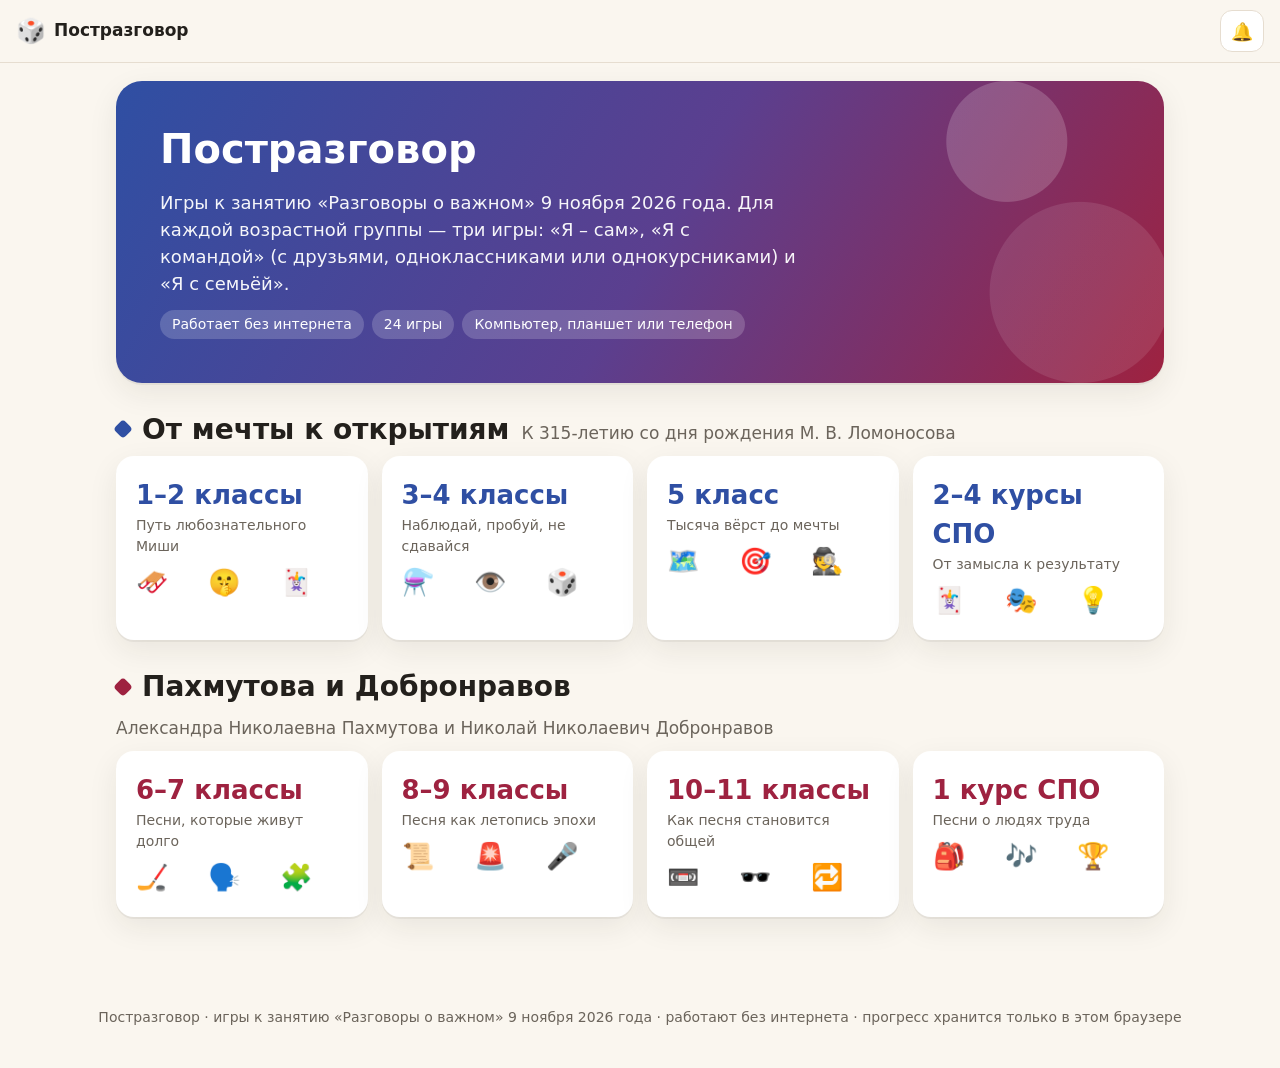
==== src/index.html @ 0fdc9633 "Постразговор: 24 игры к занятию «Разговоры о важном» 9 ноября 2026 Ломоносов (1–2, 3–4, 5 классы, 2–" ====
<!doctype html>
<html lang="ru">
<head>
<meta charset="utf-8">
<meta name="viewport" content="width=device-width, initial-scale=1">
<title>Постразговор</title>
<meta name="description" content="Постразговор: 24 игры к занятию «Разговоры о важном» 9 ноября 2026 года — Ломоносов, Пахмутова и Добронравов. Я – сам, Я с командой, Я с семьёй.">
<link rel="icon" href="data:image/svg+xml,<svg xmlns='http://www.w3.org/2000/svg' viewBox='0 0 100 100'><text y='.9em' font-size='90'>🎲</text></svg>">
<link rel="stylesheet" href="css/style.css">
<!-- Собрать один офлайн-файл: python build.py  →  ../index.html -->
</head>
<body>
<header class="top">
  <a class="brand" href="#/"><span class="em" style="font-size:24px">🎲</span><span>Постразговор</span></a>
  <span class="sp"></span>
  <button class="icon-btn" id="sound" title="Звуки вкл/выкл">🔔</button>
</header>
<main id="app"></main>
<footer>Постразговор · игры к занятию «Разговоры о важном» 9 ноября 2026 года · работают без интернета · прогресс хранится только в этом браузере</footer>

<script src="js/content.js"></script>
<script src="js/beats.js"></script>
<script src="js/core.js"></script>
<!-- 1–2 классы -->
<script src="js/games/maze.js"></script>
<script src="js/games/memory.js"></script>
<script src="js/games/mime.js"></script>
<!-- 3–4 классы -->
<script src="js/games/glass.js"></script>
<script src="js/games/board.js"></script>
<script src="js/games/eye.js"></script>
<!-- 5 класс -->
<script src="js/games/verst.js"></script>
<script src="js/games/hints.js"></script>
<script src="js/games/svoya.js"></script>
<!-- 2–4 курсы СПО -->
<script src="js/games/academic.js"></script>
<script src="js/games/inventor.js"></script>
<script src="js/games/bluff.js"></script>
<!-- 6–7 классы -->
<script src="js/games/rhythm.js"></script>
<script src="js/games/emoji.js"></script>
<script src="js/games/alias.js"></script>
<!-- 8–9 классы -->
<script src="js/games/timeline.js"></script>
<script src="js/games/singbattle.js"></script>
<script src="js/games/buzzer.js"></script>
<!-- 10–11 классы -->
<script src="js/games/tape.js"></script>
<script src="js/games/translator.js"></script>
<script src="js/games/spy.js"></script>
<!-- 1 курс СПО -->
<script src="js/games/expedition.js"></script>
<script src="js/games/bracket.js"></script>
<script src="js/games/hum.js"></script>

<script>App.start();</script>
</body>
</html>
---- src/css/style.css ----
/* ===== Цвета и шрифты (меняйте здесь) ===== */
:root {
  --paper: #faf6ef;
  --card: #ffffff;
  --ink: #23201c;
  --muted: #6b645b;
  --line: #e6ddd0;
  --ok: #2e8b57;
  --bad: #c0392b;

  /* Ломоносов: смальта — ультрамарин и рубин */
  --lom: #2f4fa3;
  --lom-2: #b8342a;
  --lom-soft: #e9eefb;
  /* Пахмутова и Добронравов: винил — бордо и графит */
  --pah: #9e2240;
  --pah-2: #2c2a33;
  --pah-soft: #f9e8ec;

  --accent: var(--lom);
  --accent-2: var(--lom-2);
  --soft: var(--lom-soft);

  --r: 18px;
  --shadow: 0 2px 0 rgba(35, 32, 28, .06), 0 10px 30px rgba(35, 32, 28, .08);
  --font: "Segoe UI", system-ui, -apple-system, Roboto, "Helvetica Neue", Arial, sans-serif;
  --serif: Georgia, "Times New Roman", serif;
  --emoji: "Segoe UI Emoji", "Apple Color Emoji", "Noto Color Emoji", sans-serif;
}

.theme-pah { --accent: var(--pah); --accent-2: var(--pah-2); --soft: var(--pah-soft); }
.theme-lom { --accent: var(--lom); --accent-2: var(--lom-2); --soft: var(--lom-soft); }

* { box-sizing: border-box; }
html { -webkit-text-size-adjust: 100%; }
body {
  margin: 0; background: var(--paper); color: var(--ink);
  font: 17px/1.5 var(--font);
  min-height: 100vh;
}
button, input, select { font: inherit; color: inherit; }
img, svg { max-width: 100%; }
h1, h2, h3 { line-height: 1.2; margin: 0 0 .4em; }
h1 { font-size: clamp(26px, 5vw, 40px); }
h2 { font-size: clamp(21px, 3.6vw, 28px); }
h3 { font-size: 19px; }
p { margin: 0 0 .7em; }
.muted { color: var(--muted); }
.small { font-size: 14px; }
.center { text-align: center; }
.em { font-family: var(--emoji); }
.hidden { display: none !important; }

/* ===== Шапка ===== */
.top {
  position: sticky; top: 0; z-index: 20;
  display: flex; align-items: center; gap: 10px;
  padding: 10px 16px; background: rgba(250, 246, 239, .92);
  backdrop-filter: blur(8px); border-bottom: 1px solid var(--line);
}
.top .brand { font-weight: 700; text-decoration: none; color: var(--ink); display: flex; gap: 8px; align-items: center; min-width: 0; }
.top .brand span:last-child { white-space: nowrap; overflow: hidden; text-overflow: ellipsis; }
.top .sp { flex: 1; }
.icon-btn {
  border: 1px solid var(--line); background: var(--card); border-radius: 12px;
  min-width: 42px; height: 42px; padding: 0 10px; cursor: pointer; font-size: 18px;
}
.icon-btn:hover { border-color: var(--accent); }

main { max-width: 1080px; margin: 0 auto; padding: 18px 16px 60px; }

/* ===== Кнопки ===== */
.btn {
  display: inline-flex; align-items: center; justify-content: center; gap: 8px;
  border: 0; border-radius: 14px; padding: 12px 20px; cursor: pointer;
  background: var(--accent); color: #fff; font-weight: 650; font-size: 17px;
  box-shadow: 0 3px 0 rgba(0, 0, 0, .18); transition: transform .08s, filter .15s;
  text-decoration: none;
}
.btn:hover { filter: brightness(1.08); }
.btn:active { transform: translateY(2px); box-shadow: 0 1px 0 rgba(0, 0, 0, .18); }
.btn:disabled { opacity: .45; cursor: default; filter: none; }
.btn.ghost { background: var(--card); color: var(--ink); border: 1.5px solid var(--line); box-shadow: none; }
.btn.ghost:hover { border-color: var(--accent); }
.btn.ok { background: var(--ok); }
.btn.bad { background: var(--bad); }
.btn.dark { background: var(--accent-2); }
.btn.big { padding: 16px 28px; font-size: 20px; border-radius: 18px; }
.btn.small { padding: 8px 14px; font-size: 15px; border-radius: 11px; }
.row { display: flex; gap: 10px; flex-wrap: wrap; align-items: center; }
.row.c { justify-content: center; }
.stack > * + * { margin-top: 12px; }

/* ===== Главная ===== */
.hero {
  border-radius: 26px; padding: clamp(22px, 5vw, 44px); margin-bottom: 26px; color: #fff;
  background:
    radial-gradient(circle at 85% 20%, rgba(255,255,255,.18) 0 60px, transparent 61px),
    radial-gradient(circle at 92% 70%, rgba(255,255,255,.10) 0 90px, transparent 91px),
    linear-gradient(120deg, var(--lom) 0%, #5b3f8f 52%, var(--pah) 100%);
  box-shadow: var(--shadow);
}
.hero p { max-width: 640px; font-size: 18px; opacity: .95; }
.hero .tags { margin-top: 12px; display: flex; gap: 8px; flex-wrap: wrap; }
.hero .tag { background: rgba(255,255,255,.18); border-radius: 999px; padding: 4px 12px; font-size: 14px; }

.topic { margin: 30px 0 10px; display: flex; align-items: baseline; gap: 12px; flex-wrap: wrap; }
.topic h2 { margin: 0; }
.topic .dot { width: 14px; height: 14px; border-radius: 4px; background: var(--accent); transform: rotate(45deg); flex: none; align-self: center; }

.groups { display: grid; grid-template-columns: repeat(auto-fill, minmax(220px, 1fr)); gap: 14px; }
.group-tile {
  display: block; text-decoration: none; color: var(--ink); background: var(--card);
  border-radius: var(--r); padding: 18px; box-shadow: var(--shadow); border: 2px solid transparent;
  transition: transform .12s, border-color .12s; position: relative; overflow: hidden;
}
.group-tile:hover { transform: translateY(-3px); border-color: var(--accent); }
.group-tile .age { font-size: 26px; font-weight: 800; color: var(--accent); }
.group-tile .em3 { font-size: 26px; letter-spacing: 4px; margin-top: 6px; }
.group-tile .sub { font-size: 14px; color: var(--muted); }

/* ===== Страница группы ===== */
.crumbs { font-size: 14px; color: var(--muted); margin-bottom: 8px; }
.crumbs a { color: var(--muted); }
.games3 { display: grid; grid-template-columns: repeat(auto-fill, minmax(280px, 1fr)); gap: 16px; margin-top: 18px; }
.game-card {
  background: var(--card); border-radius: 22px; box-shadow: var(--shadow); overflow: hidden;
  display: flex; flex-direction: column; border: 2px solid transparent; transition: border-color .12s, transform .12s;
}
.game-card:hover { border-color: var(--accent); transform: translateY(-2px); }
.game-card .cover { height: 132px; display: grid; place-items: center; font-size: 64px; background: var(--soft); position: relative; }
.game-card .mode { position: absolute; left: 12px; top: 12px; background: var(--accent); color: #fff; border-radius: 999px; padding: 3px 12px; font-size: 13px; font-weight: 650; font-family: var(--font); }
.game-card .body { padding: 16px 18px 18px; display: flex; flex-direction: column; gap: 8px; flex: 1; }
.game-card .meta { font-size: 14px; color: var(--muted); display: flex; gap: 12px; flex-wrap: wrap; }
.game-card .btn { margin-top: auto; align-self: flex-start; }

.note {
  background: var(--card); border-left: 5px solid var(--accent); border-radius: 12px;
  padding: 14px 16px; margin-top: 22px; box-shadow: var(--shadow);
}
.hashtags { font-weight: 650; color: var(--accent); word-break: break-word; }

/* ===== Экран игры ===== */
.game-head { display: flex; align-items: center; gap: 12px; margin-bottom: 14px; flex-wrap: wrap; }
.game-head h1 { font-size: clamp(22px, 4vw, 32px); margin: 0; }
.game-head .sp { flex: 1; }
.stage { background: var(--card); border-radius: 24px; box-shadow: var(--shadow); padding: clamp(14px, 3vw, 28px); min-height: 420px; position: relative; overflow: hidden; }
.rules { background: var(--soft); border-radius: 16px; padding: 14px 18px; margin-bottom: 14px; }
.rules ol, .rules ul { margin: 6px 0 0; padding-left: 22px; }
.rules li + li { margin-top: 4px; }

.panel { background: var(--soft); border-radius: 16px; padding: 14px 16px; }
.big-emoji { font-family: var(--emoji); font-size: clamp(64px, 14vw, 120px); line-height: 1.1; }
.title-xl { font-size: clamp(26px, 5vw, 44px); font-weight: 800; line-height: 1.15; }
.pill { display: inline-block; padding: 3px 12px; border-radius: 999px; background: var(--soft); color: var(--accent); font-weight: 650; font-size: 14px; }

/* Игроки и счёт */
.players-setup { max-width: 520px; margin: 0 auto; }
.players-setup .pl-row { display: flex; gap: 8px; align-items: center; margin-bottom: 8px; }
.players-setup input {
  flex: 1; padding: 11px 14px; border-radius: 12px; border: 1.5px solid var(--line); background: #fff; min-width: 0;
}
.players-setup input:focus { outline: none; border-color: var(--accent); }
.swatch { width: 18px; height: 18px; border-radius: 50%; flex: none; }
.score-bar { display: flex; gap: 8px; flex-wrap: wrap; justify-content: center; margin-bottom: 14px; }
.score-chip {
  display: flex; align-items: center; gap: 8px; border-radius: 999px; padding: 6px 14px 6px 8px;
  background: #fff; border: 2px solid var(--line); font-weight: 650;
}
.score-chip.active { border-color: var(--accent); box-shadow: 0 0 0 3px var(--soft); }
.score-chip b { font-size: 20px; min-width: 18px; text-align: center; }

/* Таймер */
.timer { position: relative; width: 84px; height: 84px; margin: 0 auto; }
.timer svg { transform: rotate(-90deg); }
.timer .t { position: absolute; inset: 0; display: grid; place-items: center; font-weight: 800; font-size: 26px; }
.timer.warn .t { color: var(--bad); }

/* Варианты ответа */
.options { display: grid; grid-template-columns: repeat(auto-fit, minmax(220px, 1fr)); gap: 10px; }
.opt {
  text-align: left; padding: 14px 16px; border-radius: 14px; border: 2px solid var(--line); background: #fff;
  cursor: pointer; font-weight: 550; transition: border-color .1s, background .1s;
}
.opt:hover { border-color: var(--accent); }
.opt.right { background: #e3f4ea; border-color: var(--ok); }
.opt.wrong { background: #fbe5e2; border-color: var(--bad); }
.opt:disabled { cursor: default; }
.opt .k { display: inline-grid; place-items: center; width: 26px; height: 26px; border-radius: 8px; background: var(--soft); color: var(--accent); font-weight: 800; margin-right: 8px; font-size: 14px; }

/* Передай устройство */
.pass { text-align: center; padding: 30px 10px; }
.pass .who { font-size: clamp(28px, 6vw, 46px); font-weight: 800; color: var(--accent); }

/* Финал */
.finale { text-align: center; padding: 10px; }
.finale .stars { font-size: 46px; letter-spacing: 6px; font-family: var(--emoji); }
.fact { background: var(--soft); border-radius: 14px; padding: 12px 16px; text-align: left; }
.fact b { color: var(--accent); }

/* Всплывающее окно */
.modal-back { position: fixed; inset: 0; background: rgba(20, 18, 16, .45); display: grid; place-items: center; z-index: 50; padding: 16px; animation: fade .15s; }
.modal { background: #fff; border-radius: 22px; max-width: 560px; width: 100%; padding: 24px; box-shadow: var(--shadow); max-height: 90vh; overflow: auto; animation: pop .2s; }
@keyframes fade { from { opacity: 0 } }
@keyframes pop { from { transform: scale(.92); opacity: 0 } }

.toast { position: fixed; left: 50%; bottom: 22px; transform: translateX(-50%); background: var(--ink); color: #fff; padding: 10px 18px; border-radius: 12px; z-index: 60; animation: fade .2s; max-width: calc(100% - 32px); }

/* Конфетти */
#confetti { position: fixed; inset: 0; pointer-events: none; z-index: 70; }

/* Анимации */
@keyframes shake { 20%, 60% { transform: translateX(-6px) } 40%, 80% { transform: translateX(6px) } }
.shake { animation: shake .35s; }
@keyframes bounceIn { 0% { transform: scale(.4); opacity: 0 } 70% { transform: scale(1.08) } 100% { transform: scale(1) } }
.bounce { animation: bounceIn .35s; }
@keyframes floaty { 50% { transform: translateY(-6px) } }

/* Для младших — крупнее */
.age-small .stage { font-size: 19px; }
.age-small .btn { font-size: 19px; }

/* ===== Подвал ===== */
footer { text-align: center; color: var(--muted); font-size: 14px; padding: 30px 16px 40px; }

@media (max-width: 560px) {
  body { font-size: 16px; }
  .top .brand span:last-child { max-width: 52vw; }
  .stage { border-radius: 18px; }
  .btn.big { padding: 14px 22px; font-size: 18px; }
}

@media print {
  .top, footer, .game-head, .no-print { display: none !important; }
  .stage { box-shadow: none; }
}
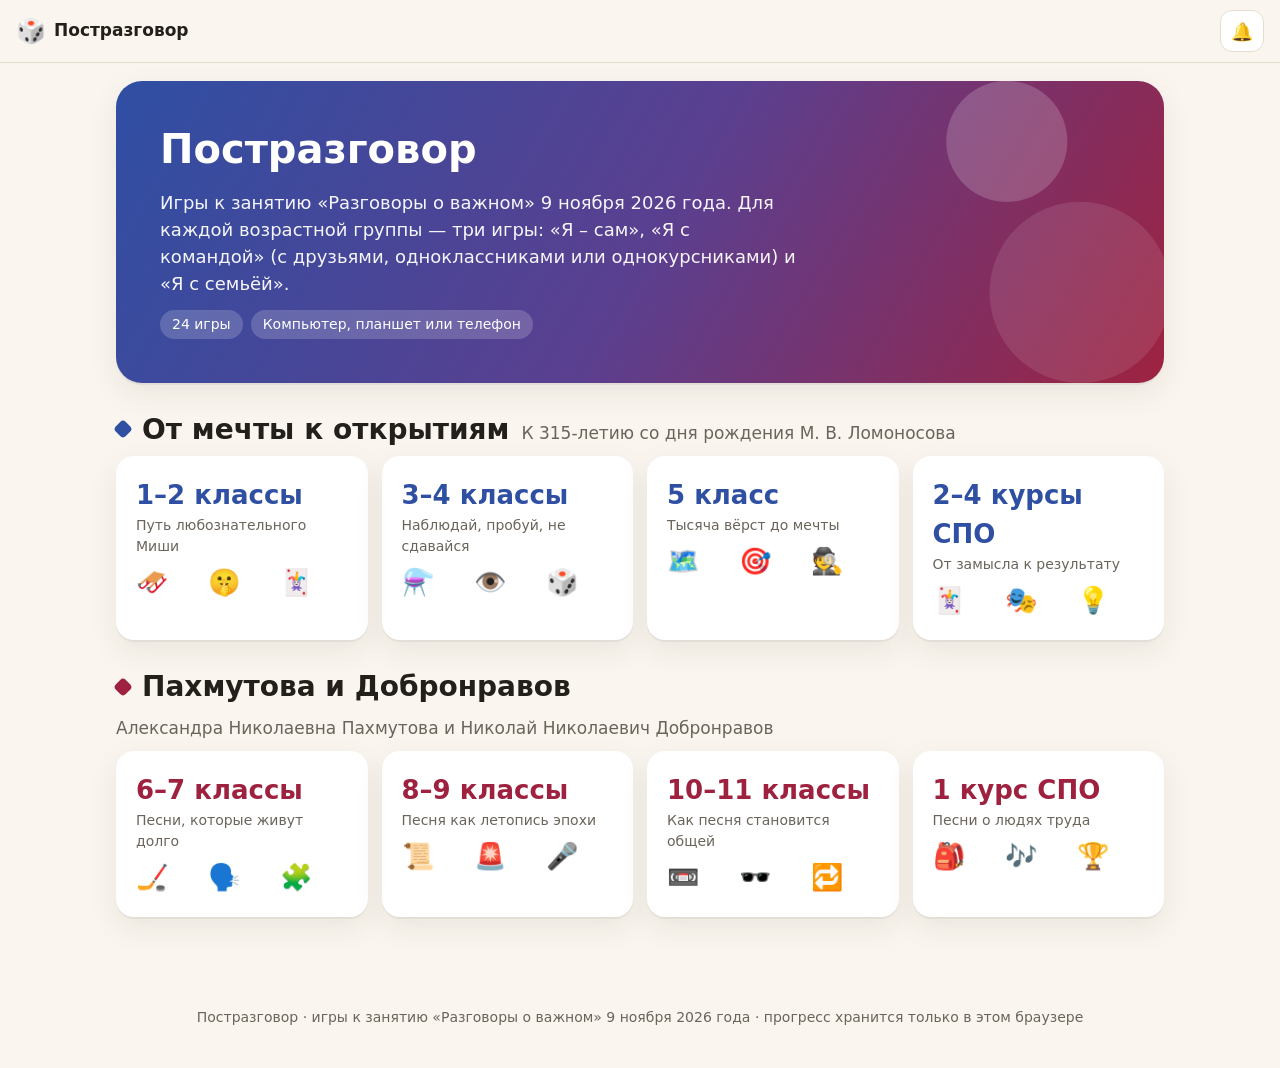
==== commit b830b5e2: "Правки по отзыву: мозаики по номерам, без озвучки, честные варианты ответов - убран «null» на экране" ====
--- a/src/index.html
+++ b/src/index.html
@@ -16,7 +16,7 @@
   <button class="icon-btn" id="sound" title="Звуки вкл/выкл">🔔</button>
 </header>
 <main id="app"></main>
-<footer>Постразговор · игры к занятию «Разговоры о важном» 9 ноября 2026 года · работают без интернета · прогресс хранится только в этом браузере</footer>
+<footer>Постразговор · игры к занятию «Разговоры о важном» 9 ноября 2026 года · прогресс хранится только в этом браузере</footer>
 
 <script src="js/content.js"></script>
 <script src="js/beats.js"></script>
--- a/src/css/style.css
+++ b/src/css/style.css
@@ -204,7 +204,7 @@
 @keyframes fade { from { opacity: 0 } }
 @keyframes pop { from { transform: scale(.92); opacity: 0 } }
 
-.toast { position: fixed; left: 50%; bottom: 22px; transform: translateX(-50%); background: var(--ink); color: #fff; padding: 10px 18px; border-radius: 12px; z-index: 60; animation: fade .2s; max-width: calc(100% - 32px); }
+.toast { position: fixed; left: 50%; bottom: 22px; transform: translateX(-50%); background: var(--ink); color: #fff; padding: 14px 22px; border-radius: 14px; z-index: 60; animation: fade .2s; max-width: min(640px, calc(100% - 32px)); font-size: 19px; line-height: 1.4; cursor: pointer; box-shadow: 0 8px 30px rgba(0,0,0,.25); }
 
 /* Конфетти */
 #confetti { position: fixed; inset: 0; pointer-events: none; z-index: 70; }
